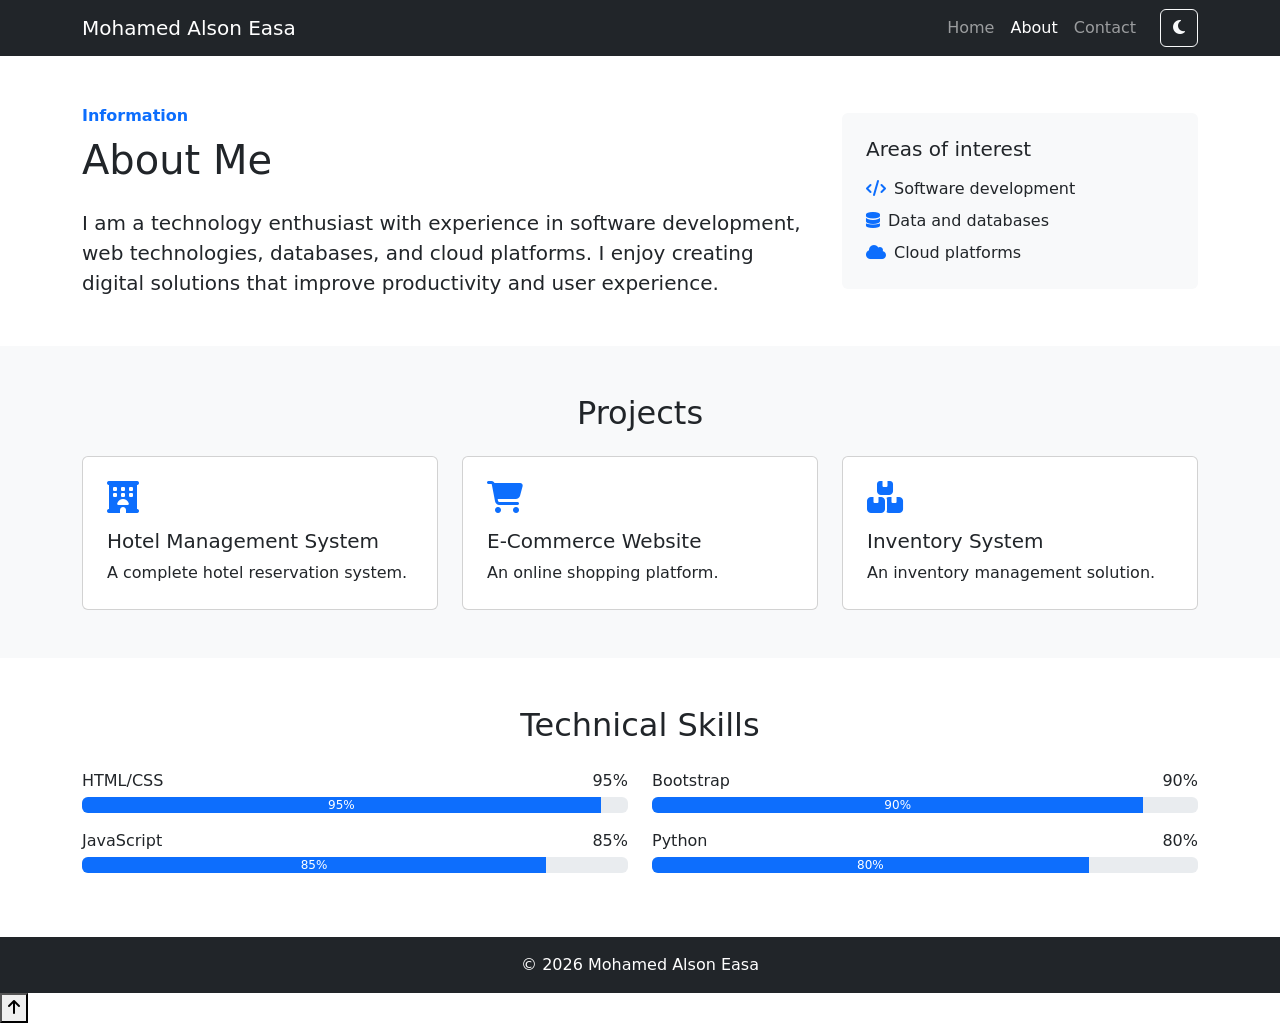
==== about.html @ 30ac64f0 "uploaded content" ====
<!DOCTYPE html>
<html lang="en">
<head>
	<meta charset="UTF-8">
	<meta name="viewport" content="width=device-width, initial-scale=1.0">
	<title>About Me | Mohamed Alson Easa</title>

	<link href="https://cdn.jsdelivr.net/npm/bootstrap@5.3.3/dist/css/bootstrap.min.css" rel="stylesheet">
	<link rel="stylesheet" href="https://cdnjs.cloudflare.com/ajax/libs/font-awesome/6.5.1/css/all.min.css">
	<link rel="stylesheet" href="css/style.css">
</head>
<body class="about-page">

<nav class="navbar navbar-expand-lg navbar-dark bg-dark sticky-top">
	<div class="container">
		<a class="navbar-brand" href="index.html">Mohamed Alson Easa</a>

		<button class="navbar-toggler" type="button" data-bs-toggle="collapse" data-bs-target="#navMenu" aria-controls="navMenu" aria-expanded="false" aria-label="Toggle navigation">
			<span class="navbar-toggler-icon"></span>
		</button>

		<div class="collapse navbar-collapse" id="navMenu">
			<ul class="navbar-nav ms-auto">
				<li class="nav-item"><a href="index.html" class="nav-link">Home</a></li>
				<li class="nav-item"><a href="about.html" class="nav-link active" aria-current="page">About</a></li>
				<li class="nav-item"><a href="contact.html" class="nav-link">Contact</a></li>
			</ul>

			<button id="themeBtn" class="btn btn-outline-light ms-lg-3 mt-3 mt-lg-0" type="button" aria-label="Toggle dark mode">
				<i class="fas fa-moon" aria-hidden="true"></i>
			</button>
		</div>
	</div>
</nav>

<main>
	<section class="container py-5">
		<div class="row align-items-center g-4">
			<div class="col-lg-8">
				<p class="text-primary fw-semibold mb-2">Information</p>
				<h1 class="mb-4">About Me</h1>
				<p class="lead mb-0">
					I am a technology enthusiast with experience in software development,
					web technologies, databases, and cloud platforms. I enjoy creating
					digital solutions that improve productivity and user experience.
				</p>
			</div>
			<div class="col-lg-4">
				<div class="bg-light rounded p-4 h-100">
					<h2 class="h5 mb-3">Areas of interest</h2>
					<ul class="list-unstyled mb-0">
						<li class="mb-2"><i class="fas fa-code text-primary me-2" aria-hidden="true"></i>Software development</li>
						<li class="mb-2"><i class="fas fa-database text-primary me-2" aria-hidden="true"></i>Data and databases</li>
						<li><i class="fas fa-cloud text-primary me-2" aria-hidden="true"></i>Cloud platforms</li>
					</ul>
				</div>
			</div>
		</div>
	</section>

	<section class="bg-light py-5">
		<div class="container">
			<h2 class="text-center mb-4">Projects</h2>

			<div class="row g-4">
				<div class="col-md-4">
					<article class="card h-100">
						<div class="card-body p-4">
							<i class="fas fa-hotel fa-2x text-primary mb-3" aria-hidden="true"></i>
							<h3 class="h5">Hotel Management System</h3>
							<p class="mb-0">A complete hotel reservation system.</p>
						</div>
					</article>
				</div>

				<div class="col-md-4">
					<article class="card h-100">
						<div class="card-body p-4">
							<i class="fas fa-cart-shopping fa-2x text-primary mb-3" aria-hidden="true"></i>
							<h3 class="h5">E-Commerce Website</h3>
							<p class="mb-0">An online shopping platform.</p>
						</div>
					</article>
				</div>

				<div class="col-md-4">
					<article class="card h-100">
						<div class="card-body p-4">
							<i class="fas fa-boxes-stacked fa-2x text-primary mb-3" aria-hidden="true"></i>
							<h3 class="h5">Inventory System</h3>
							<p class="mb-0">An inventory management solution.</p>
						</div>
					</article>
				</div>
			</div>
		</div>
	</section>

	<section class="container py-5">
		<h2 class="text-center mb-4">Technical Skills</h2>

		<div class="row g-4">
			<div class="col-md-6">
				<div class="mb-3">
					<div class="d-flex justify-content-between mb-1"><label for="skill-html">HTML/CSS</label><span>95%</span></div>
					<div class="progress" role="progressbar" aria-label="HTML and CSS proficiency" aria-valuenow="95" aria-valuemin="0" aria-valuemax="100">
						<div id="skill-html" class="progress-bar" style="width: 95%">95%</div>
					</div>
				</div>
				<div class="mb-3">
					<div class="d-flex justify-content-between mb-1"><label for="skill-js">JavaScript</label><span>85%</span></div>
					<div class="progress" role="progressbar" aria-label="JavaScript proficiency" aria-valuenow="85" aria-valuemin="0" aria-valuemax="100">
						<div id="skill-js" class="progress-bar" style="width: 85%">85%</div>
					</div>
				</div>
			</div>

			<div class="col-md-6">
				<div class="mb-3">
					<div class="d-flex justify-content-between mb-1"><label for="skill-bootstrap">Bootstrap</label><span>90%</span></div>
					<div class="progress" role="progressbar" aria-label="Bootstrap proficiency" aria-valuenow="90" aria-valuemin="0" aria-valuemax="100">
						<div id="skill-bootstrap" class="progress-bar" style="width: 90%">90%</div>
					</div>
				</div>
				<div class="mb-3">
					<div class="d-flex justify-content-between mb-1"><label for="skill-python">Python</label><span>80%</span></div>
					<div class="progress" role="progressbar" aria-label="Python proficiency" aria-valuenow="80" aria-valuemin="0" aria-valuemax="100">
						<div id="skill-python" class="progress-bar" style="width: 80%">80%</div>
					</div>
				</div>
			</div>
		</div>
	</section>
</main>

<footer class="bg-dark text-white text-center p-3">
	<p class="mb-0">© 2026 Mohamed Alson Easa</p>
</footer>

<button id="topBtn" type="button" aria-label="Back to top">
	<i class="fas fa-arrow-up" aria-hidden="true"></i>
</button>

<script src="https://cdn.jsdelivr.net/npm/bootstrap@5.3.3/dist/js/bootstrap.bundle.min.js"></script>
<script src="js/script.js"></script>

</body>
</html>
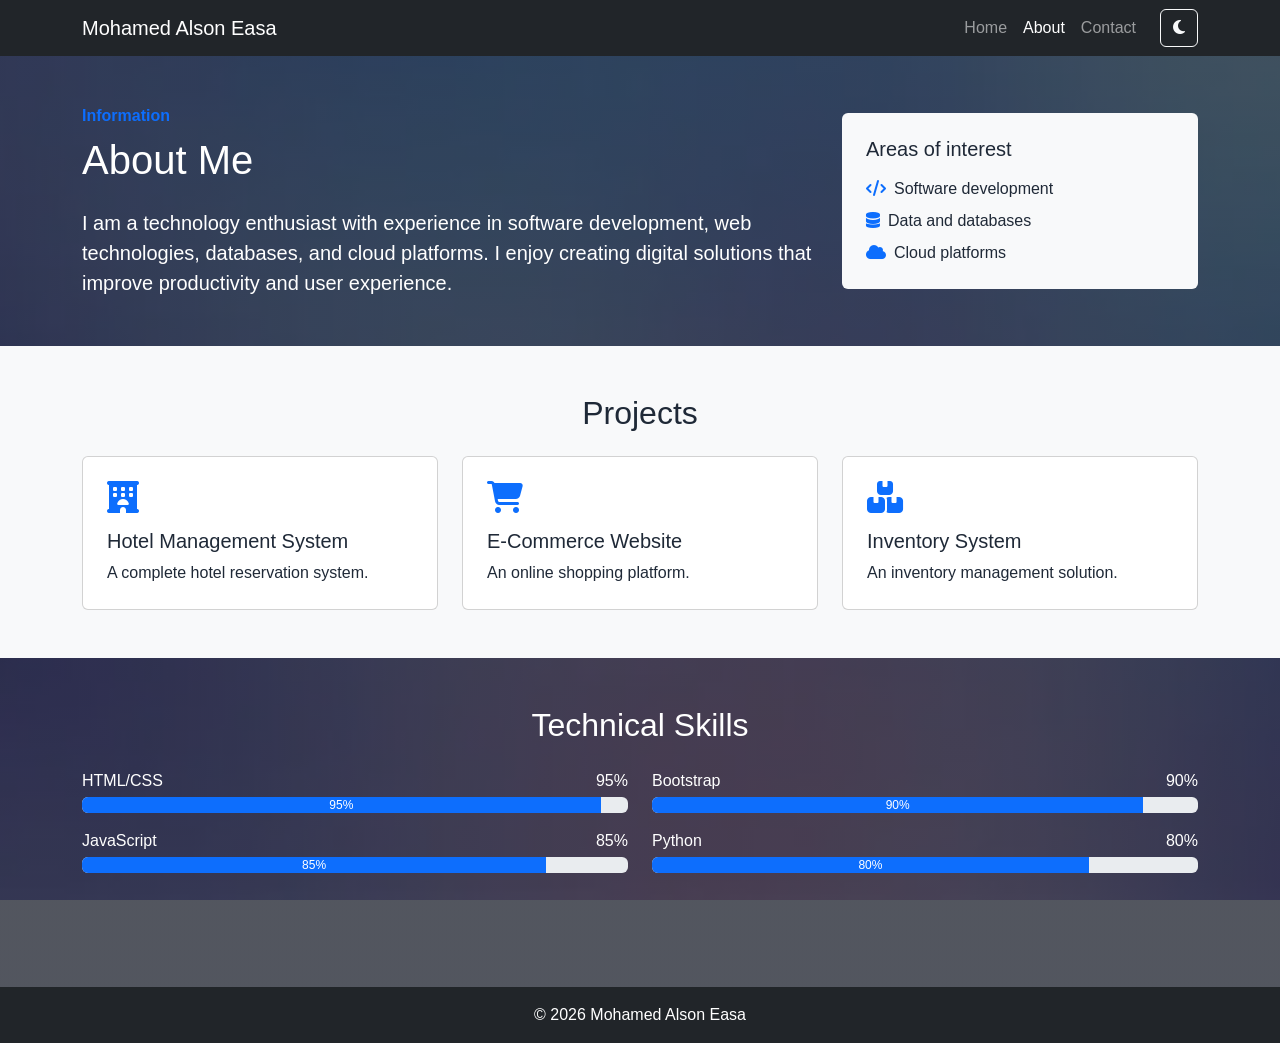
==== commit 35c766ee: "new" ====
--- a/about.html
+++ b/about.html
@@ -7,7 +7,7 @@
 
 	<link href="https://cdn.jsdelivr.net/npm/bootstrap@5.3.3/dist/css/bootstrap.min.css" rel="stylesheet">
 	<link rel="stylesheet" href="https://cdnjs.cloudflare.com/ajax/libs/font-awesome/6.5.1/css/all.min.css">
-	<link rel="stylesheet" href="css/style.css">
+	<link rel="stylesheet" href="style.css">
 </head>
 <body class="about-page">
 
@@ -23,7 +23,7 @@
 			<ul class="navbar-nav ms-auto">
 				<li class="nav-item"><a href="index.html" class="nav-link">Home</a></li>
 				<li class="nav-item"><a href="about.html" class="nav-link active" aria-current="page">About</a></li>
-				<li class="nav-item"><a href="contact.html" class="nav-link">Contact</a></li>
+				<li class="nav-item"><a href="https://forms.cloud.microsoft/Pages/ResponsePage.aspx?id=Y7ysJZrKFU-f1DQdxvLuAm9lZzAIcS1PlpBaz4Cabp9UNjlJQkROU0NaN01XMFcxVldTQzU3ODkwRS4u" class="nav-link">Contact</a></li>
 			</ul>
 
 			<button id="themeBtn" class="btn btn-outline-light ms-lg-3 mt-3 mt-lg-0" type="button" aria-label="Toggle dark mode">
@@ -142,7 +142,7 @@
 </button>
 
 <script src="https://cdn.jsdelivr.net/npm/bootstrap@5.3.3/dist/js/bootstrap.bundle.min.js"></script>
-<script src="js/script.js"></script>
+<script src="script.js"></script>
 
 </body>
 </html>
--- a/style.css
+++ b/style.css
@@ -0,0 +1,269 @@
+body {
+    font-family: "Bahnschrift", sans-serif;
+    scroll-behavior: smooth;
+}
+
+.contact-page {
+    background: linear-gradient(rgba(10, 15, 30, 0.7), rgba(10, 15, 30, 0.7)), url("../bg.jpg") center / cover fixed no-repeat;
+    color: #fff;
+}
+
+.about-page {
+    background: linear-gradient(rgba(9, 14, 27, 0.7), rgba(9, 14, 27, 0.7)), url("../bg.jpg") center / cover fixed no-repeat;
+    color: #fff;
+}
+
+.about-page .bg-light,
+.about-page .card {
+    color: #1f2937;
+}
+
+.about-page .bg-light .list-unstyled,
+.about-page .bg-light li,
+.about-page .card p,
+.about-page .card h3,
+.about-page .card h2,
+.about-page .card .h5 {
+    color: #1f2937;
+}
+
+.home-page {
+    --home-ink: #202a45;
+    --home-blue: #42578e;
+    --home-pink: #d9879e;
+    color: var(--home-ink);
+    background: #d9e3f7 url("../bg.jpg") center / cover fixed no-repeat;
+}
+
+.hero {
+    color: white;
+}
+
+.site-nav {
+    background: rgba(30, 39, 67, 0.94);
+    backdrop-filter: blur(12px);
+}
+
+.home-hero {
+    display: flex;
+    align-items: center;
+    min-height: min(720px, calc(100vh - 56px));
+    padding: 6rem 0;
+    background: linear-gradient(105deg, rgba(27, 38, 70, 0.78), rgba(48, 65, 110, 0.48) 58%, rgba(80, 60, 106, 0.25)), url("../bg.jpg") center / cover no-repeat;
+}
+
+.hero-content {
+    max-width: 760px;
+}
+
+.profile-mark {
+    display: grid;
+    place-items: center;
+    width: 92px;
+    aspect-ratio: 1;
+    margin: 0 auto 1.25rem;
+    border: 1px solid rgba(255, 255, 255, 0.78);
+    border-radius: 50%;
+    background: rgba(255, 255, 255, 0.2);
+    color: white;
+    font-size: 1.65rem;
+    font-weight: 700;
+    backdrop-filter: blur(8px);
+}
+
+.home-hero h1 {
+    margin-bottom: 0.65rem;
+    color: white;
+}
+
+.home-hero h4 {
+    color: rgba(255, 255, 255, 0.9);
+}
+
+.home-hero p {
+    max-width: 620px;
+    margin-right: auto;
+    margin-left: auto;
+    color: rgba(255, 255, 255, 0.9);
+}
+
+.hero-actions {
+    display: flex;
+    flex-wrap: wrap;
+    justify-content: center;
+    gap: 0.75rem;
+}
+
+.hero-actions .btn {
+    margin: 0 !important;
+    padding: 0.75rem 1.15rem;
+}
+
+.hero-actions .btn-primary {
+    border-color: var(--home-blue);
+    background: var(--home-blue);
+}
+
+.hero-actions .btn-outline-secondary {
+    border-color: rgba(255, 255, 255, 0.8);
+    background: rgba(255, 255, 255, 0.92);
+    color: var(--home-ink);
+}
+
+.hero-actions .btn-accent {
+    border: 1px solid #e6a18c;
+    background: #e6a18c;
+    color: #292a3c;
+}
+
+.home-band {
+    border-block: 1px solid rgba(255, 255, 255, 0.65);
+    background: rgba(250, 251, 255, 0.76);
+    backdrop-filter: blur(14px);
+}
+
+.section-kicker {
+    margin-bottom: 0.4rem;
+    color: var(--home-blue);
+    font-size: 0.78rem;
+    font-weight: 700;
+    text-transform: uppercase;
+}
+
+.home-page h2 {
+    color: var(--home-ink);
+}
+
+.skill-card,
+.project-card {
+    overflow: hidden;
+    border: 1px solid rgba(255, 255, 255, 0.9);
+    border-radius: 8px;
+    background: rgba(255, 255, 255, 0.88);
+    box-shadow: 0 12px 30px rgba(48, 56, 90, 0.1);
+}
+
+.skill-card .fa-3x {
+    color: var(--home-blue);
+}
+
+.skill-card p,
+.project-card p {
+    color: #5b6275;
+}
+
+.project-art {
+    display: grid;
+    place-items: center;
+    min-height: 160px;
+    color: rgba(255, 255, 255, 0.96);
+    font-size: 2.5rem;
+}
+
+.project-art-hotel {
+    background: linear-gradient(135deg, #627ca8, #a4b9d1);
+}
+
+.project-art-shop {
+    background: linear-gradient(135deg, #9d719d, #d6a0ad);
+}
+
+.project-art-inventory {
+    background: linear-gradient(135deg, #3e8e9a, #9dcac5);
+}
+
+.project-card h3 {
+    color: var(--home-ink);
+}
+
+.site-footer {
+    margin-top: 0;
+    background: rgba(30, 39, 67, 0.96);
+    color: white;
+}
+
+.site-footer a {
+    color: white;
+    transition: color 0.2s ease;
+}
+
+.site-footer a:hover {
+    color: #f0b3bd;
+}
+
+.profile-img {
+    width: 180px;
+    height: 180px;
+    border-radius: 50%;
+    border: 5px solid white;
+    margin-bottom: 20px;
+}
+
+.card {
+    transition: 0.3s;
+}
+
+.card:hover {
+    transform: translateY(-8px);
+}
+
+@media (max-width: 767.98px) {
+    .home-hero {
+        min-height: auto;
+        padding: 5rem 0;
+    }
+
+    .home-band {
+        backdrop-filter: blur(8px);
+    }
+}
+
+footer {
+    margin-top: 50px;
+}
+
+.dark-mode {
+    background-color: #121212;
+    color: white;
+}
+
+.dark-mode .card {
+    background-color: #1e1e1e;
+    color: white;
+}
+
+.secret-box {
+    display: none;
+    margin-top: 1rem;
+    padding: 1rem 1.25rem;
+    border: 1px solid #86efac;
+    border-radius: 12px;
+    background: rgba(16, 185, 129, 0.12);
+    color: #0f172a;
+    box-shadow: 0 10px 25px rgba(15, 23, 42, 0.12);
+    font-weight: 600;
+}
+
+.secret-box.show {
+    display: block;
+}
+
+#topBtn {
+    position: fixed;
+    bottom: 20px;
+    right: 20px;
+    display: none;
+    border: none;
+    width: 48px;
+    height: 48px;
+    background: #d9879e;
+    color: white;
+    padding: 0;
+    border-radius: 50%;
+    cursor: pointer;
+    box-shadow: 0 6px 18px rgba(32, 42, 69, 0.25);
+}
+
+.progress-bar {
+    background-color: #0d6efd;
+}
